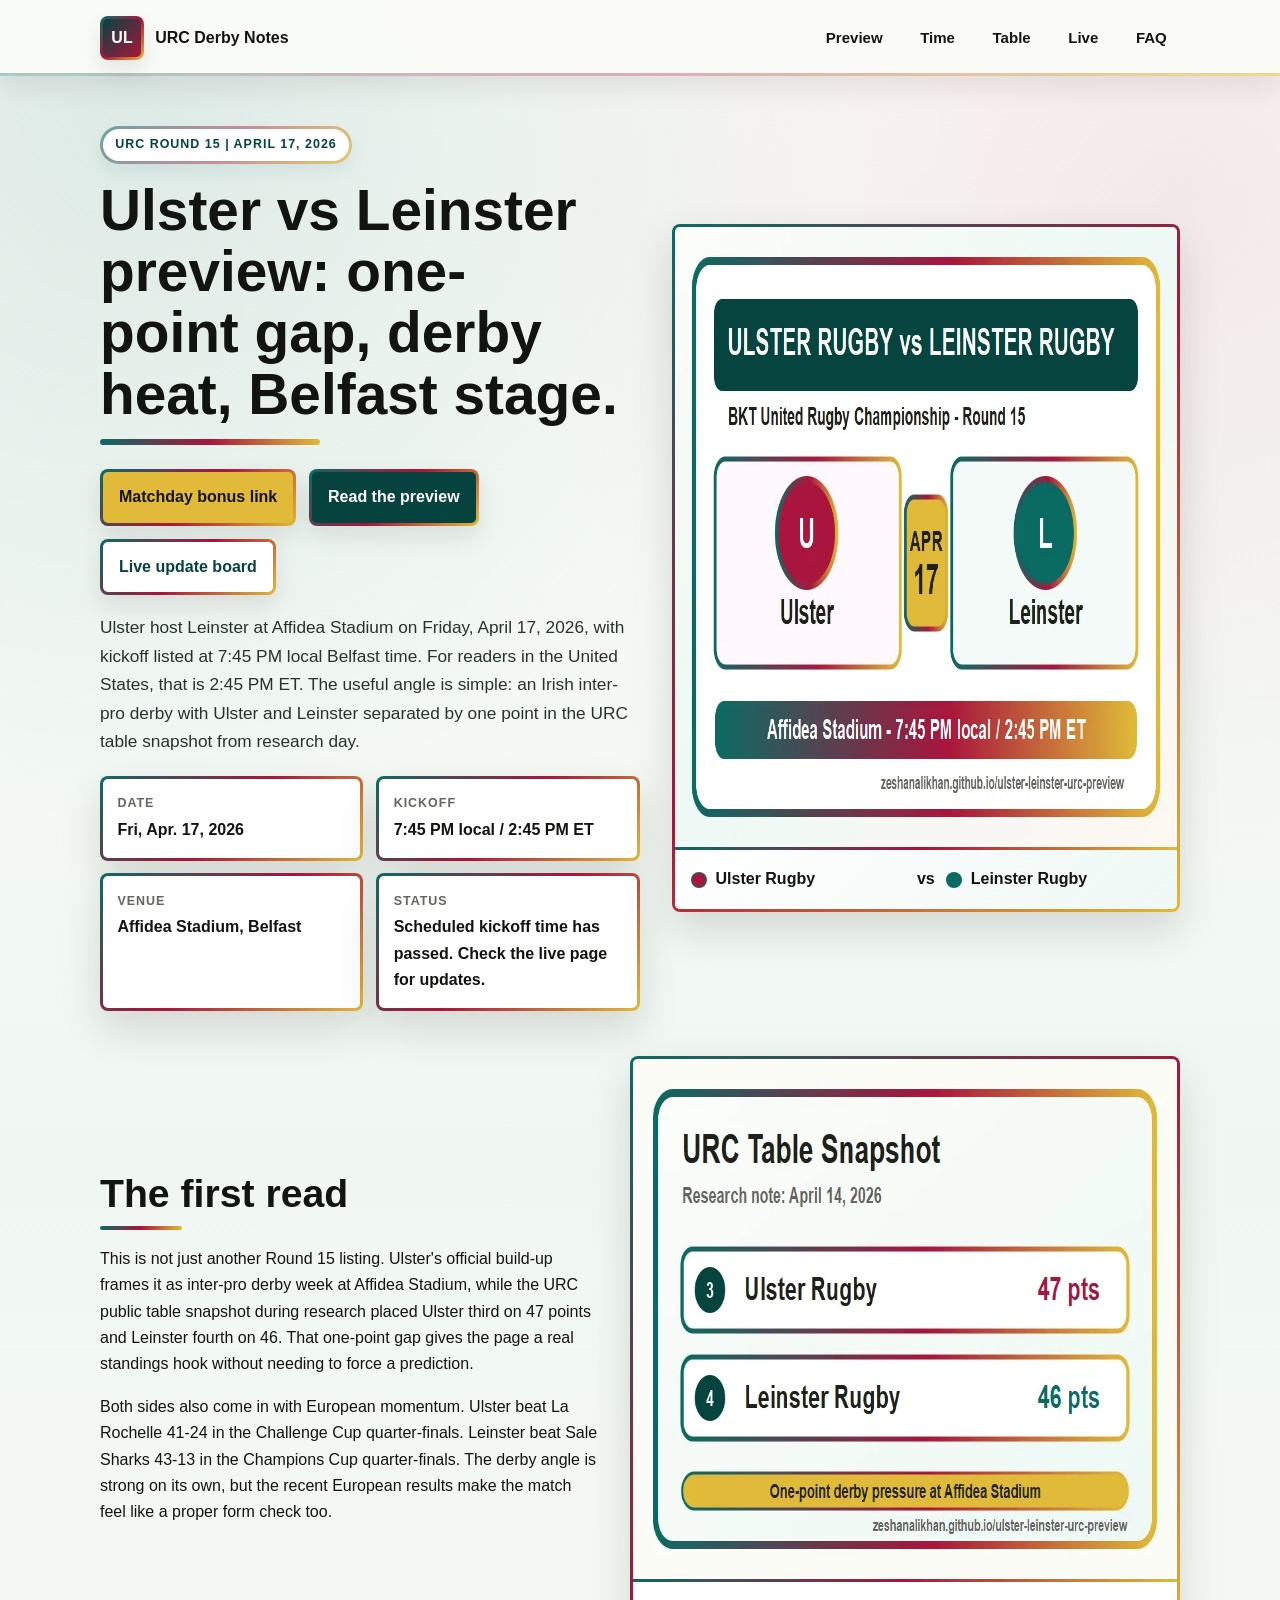
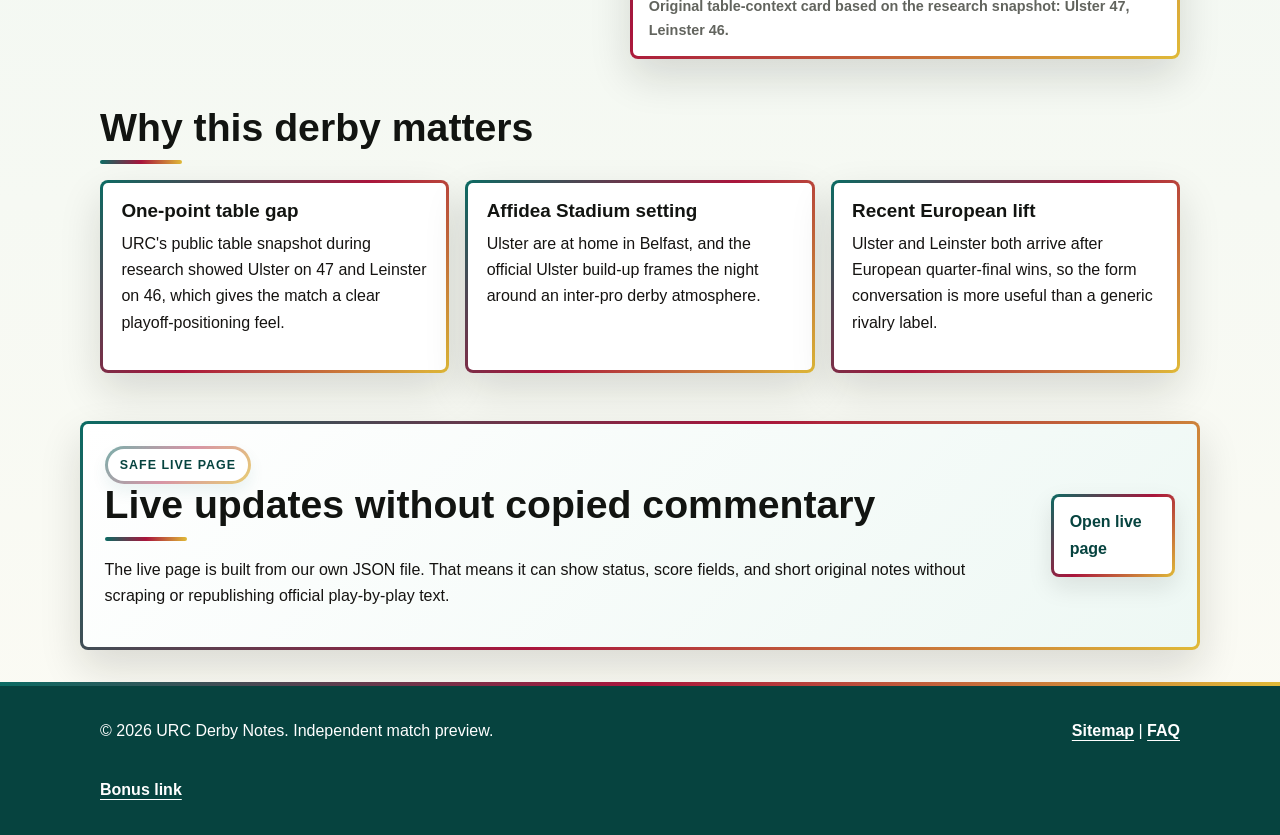
==== index.html @ bc08bb74 "Initial Ulster Leinster URC preview site" ====
<!doctype html>
<html lang="en">
  <head>
    <meta charset="utf-8">
    <meta name="viewport" content="width=device-width, initial-scale=1">
    <meta name="google-site-verification" content="zPeMqoo2h3M_oqIertTkiu1rAj5quQBwW_J42bXbuFM">
    <title>Ulster vs Leinster Preview: April 17, 2026 URC Derby</title>
    <meta name="description" content="Original Ulster Rugby vs Leinster Rugby preview for the April 17, 2026 BKT United Rugby Championship inter-pro derby at Affidea Stadium, with time, venue, table context, and live update page.">
    <link rel="canonical" href="https://zeshanalikhan.github.io/ulster-leinster-urc-preview/">
    <meta property="og:title" content="Ulster vs Leinster URC Preview">
    <meta property="og:description" content="Ulster host Leinster at Affidea Stadium on April 17, 2026 in a URC inter-pro derby with a one-point table gap in the research snapshot.">
    <meta property="og:type" content="website">
    <meta property="og:url" content="https://zeshanalikhan.github.io/ulster-leinster-urc-preview/">
    <meta property="og:image" content="https://zeshanalikhan.github.io/ulster-leinster-urc-preview/assets/images/ulster-leinster-hero.webp">
    <link rel="stylesheet" href="styles.css">
    <script type="application/ld+json">
      {
        "@context": "https://schema.org",
        "@type": "SportsEvent",
        "name": "Ulster Rugby vs Leinster Rugby",
        "startDate": "2026-04-17T19:45:00+01:00",
        "eventStatus": "https://schema.org/EventScheduled",
        "eventAttendanceMode": "https://schema.org/OfflineEventAttendanceMode",
        "sport": "Rugby union",
        "location": {
          "@type": "Place",
          "name": "Affidea Stadium",
          "address": {
            "@type": "PostalAddress",
            "addressLocality": "Belfast",
            "addressCountry": "GB"
          }
        },
        "homeTeam": {
          "@type": "SportsTeam",
          "name": "Ulster Rugby"
        },
        "awayTeam": {
          "@type": "SportsTeam",
          "name": "Leinster Rugby"
        }
      }
    </script>
  </head>
  <body>
    <a class="skip-link" href="#main">Skip to content</a>
    <header class="site-header">
      <div class="nav-wrap">
        <a class="brand" href="index.html" aria-label="Ulster Leinster URC Notes home">
          <span class="brand-mark">UL</span>
          <span>URC Derby Notes</span>
        </a>
        <nav class="nav-links" aria-label="Main navigation">
          <a href="pages/match-preview.html">Preview</a>
          <a href="pages/how-to-watch.html">Time</a>
          <a href="pages/table-context.html">Table</a>
          <a href="pages/live-updates.html">Live</a>
          <a href="pages/faq.html">FAQ</a>
        </nav>
      </div>
    </header>

    <main id="main">
      <section class="hero">
        <div class="hero-inner">
          <div class="hero-copy">
            <span class="eyebrow">URC Round 15 | April 17, 2026</span>
            <h1>Ulster vs Leinster preview: one-point gap, derby heat, Belfast stage.</h1>
            <div class="cta-row">
              <a class="button bonus" href="https://www.profitablecpmratenetwork.com/j9f627innq?key=be46e17df9e34aa3b5b8e77e88a34740" rel="nofollow sponsored noopener" target="_blank">Matchday bonus link</a>
              <a class="button" href="pages/match-preview.html">Read the preview</a>
              <a class="button secondary" href="pages/live-updates.html">Live update board</a>
            </div>
            <p class="lede">Ulster host Leinster at Affidea Stadium on Friday, April 17, 2026, with kickoff listed at 7:45 PM local Belfast time. For readers in the United States, that is 2:45 PM ET. The useful angle is simple: an Irish inter-pro derby with Ulster and Leinster separated by one point in the URC table snapshot from research day.</p>
            <div class="quick-facts" aria-label="Match quick facts">
              <div><span>Date</span><strong>Fri, Apr. 17, 2026</strong></div>
              <div><span>Kickoff</span><strong>7:45 PM local / 2:45 PM ET</strong></div>
              <div><span>Venue</span><strong>Affidea Stadium, Belfast</strong></div>
              <div><span>Status</span><strong data-event-countdown>Match window listed</strong></div>
            </div>
          </div>
          <aside class="hero-card" aria-label="Ulster Leinster match card">
            <img src="assets/images/ulster-leinster-hero.webp" width="900" height="620" alt="Original Ulster Rugby vs Leinster Rugby match preview graphic">
            <div class="scoreboard">
              <div><span class="dot ulster"></span><span>Ulster Rugby</span></div>
              <strong>vs</strong>
              <div><span class="dot leinster"></span><span>Leinster Rugby</span></div>
            </div>
          </aside>
        </div>
      </section>

      <section class="section">
        <div class="two-col">
          <div>
            <h2>The first read</h2>
            <p>This is not just another Round 15 listing. Ulster's official build-up frames it as inter-pro derby week at Affidea Stadium, while the URC public table snapshot during research placed Ulster third on 47 points and Leinster fourth on 46. That one-point gap gives the page a real standings hook without needing to force a prediction.</p>
            <p>Both sides also come in with European momentum. Ulster beat La Rochelle 41-24 in the Challenge Cup quarter-finals. Leinster beat Sale Sharks 43-13 in the Champions Cup quarter-finals. The derby angle is strong on its own, but the recent European results make the match feel like a proper form check too.</p>
          </div>
          <figure class="image-frame">
            <img src="assets/images/ulster-leinster-table-card.webp" width="820" height="520" alt="Original URC table context card for Ulster vs Leinster">
            <figcaption>Original table-context card based on the research snapshot: Ulster 47, Leinster 46.</figcaption>
          </figure>
        </div>
      </section>

      <section class="section">
        <h2>Why this derby matters</h2>
        <div class="card-grid">
          <article class="panel">
            <h3>One-point table gap</h3>
            <p>URC's public table snapshot during research showed Ulster on 47 and Leinster on 46, which gives the match a clear playoff-positioning feel.</p>
          </article>
          <article class="panel">
            <h3>Affidea Stadium setting</h3>
            <p>Ulster are at home in Belfast, and the official Ulster build-up frames the night around an inter-pro derby atmosphere.</p>
          </article>
          <article class="panel">
            <h3>Recent European lift</h3>
            <p>Ulster and Leinster both arrive after European quarter-final wins, so the form conversation is more useful than a generic rivalry label.</p>
          </article>
        </div>
      </section>

      <section class="section feature-band">
        <div>
          <span class="eyebrow">Safe live page</span>
          <h2>Live updates without copied commentary</h2>
          <p>The live page is built from our own JSON file. That means it can show status, score fields, and short original notes without scraping or republishing official play-by-play text.</p>
        </div>
        <a class="button secondary" href="pages/live-updates.html">Open live page</a>
      </section>
    </main>

    <footer class="site-footer">
      <div class="footer-inner">
        <p>&copy; <span data-year>2026</span> URC Derby Notes. Independent match preview.</p>
        <p><a href="sitemap.xml">Sitemap</a> | <a href="pages/faq.html">FAQ</a></p>
      </div>
      <div class="bonus-link-wrap">
        <a class="bonus-link" href="https://www.profitablecpmratenetwork.com/j9f627innq?key=be46e17df9e34aa3b5b8e77e88a34740" rel="nofollow sponsored noopener" target="_blank">Bonus link</a>
      </div>
    </footer>
    <script src="app.js" defer></script>
  </body>
</html>
---- styles.css ----
:root {
  --ink: #151311;
  --paper: #fbfcf8;
  --panel: #ffffff;
  --muted: #62645e;
  --line: #1f211b;
  --line-soft: #c6cbbd;
  --teal: #0b6b63;
  --teal-deep: #06433f;
  --ruby: #a9153c;
  --sun: #e0ba38;
  --mint: #edf8f4;
  --border-sport: linear-gradient(135deg, var(--teal), var(--ruby), var(--sun));
  --border-soft: linear-gradient(135deg, rgba(11, 107, 99, 0.55), rgba(169, 21, 60, 0.45), rgba(224, 186, 56, 0.7));
  --shadow: 0 18px 42px rgba(21, 19, 17, 0.14);
  --soft-shadow: 0 10px 24px rgba(21, 19, 17, 0.1);
}

* {
  box-sizing: border-box;
}

html {
  scroll-behavior: smooth;
}

body {
  margin: 0;
  background:
    radial-gradient(circle at 10% 4%, rgba(11, 107, 99, 0.12), transparent 28%),
    radial-gradient(circle at 92% 8%, rgba(169, 21, 60, 0.08), transparent 27%),
    linear-gradient(180deg, #fbfcf8 0%, #f0f7f2 48%, #fcfbf4 100%);
  color: var(--ink);
  font-family: Arial, Helvetica, sans-serif;
  line-height: 1.65;
}

img {
  display: block;
  max-width: 100%;
}

a {
  color: var(--teal);
  font-weight: 800;
  text-underline-offset: 0.22em;
}

a:hover {
  color: var(--ruby);
}

.skip-link {
  left: 1rem;
  position: absolute;
  top: -4rem;
  z-index: 50;
}

.skip-link:focus {
  background: var(--sun);
  border: 3px solid transparent;
  background:
    linear-gradient(var(--sun), var(--sun)) padding-box,
    var(--border-sport) border-box;
  color: var(--ink);
  padding: 0.75rem 1rem;
  top: 1rem;
}

.site-header {
  background: rgba(251, 252, 248, 0.96);
  border-bottom: 0;
  box-shadow: 0 12px 26px rgba(21, 19, 17, 0.08);
  position: sticky;
  top: 0;
  z-index: 20;
}

.site-header::after {
  background: linear-gradient(90deg, rgba(11, 107, 99, 0.35), rgba(169, 21, 60, 0.35), rgba(224, 186, 56, 0.55));
  bottom: 0;
  content: "";
  height: 3px;
  left: 0;
  position: absolute;
  right: 0;
}

.nav-wrap,
.hero-inner,
.section,
.footer-inner,
.article {
  margin: 0 auto;
  max-width: 1120px;
  padding: 0 1.25rem;
}

.nav-wrap {
  align-items: center;
  display: flex;
  gap: 1rem;
  justify-content: space-between;
  min-height: 76px;
}

.brand {
  align-items: center;
  color: var(--ink);
  display: inline-flex;
  font-weight: 900;
  gap: 0.7rem;
  text-decoration: none;
}

.brand-mark {
  align-items: center;
  background:
    linear-gradient(135deg, var(--teal-deep), var(--ruby)) padding-box,
    var(--border-sport) border-box;
  border: 3px solid transparent;
  border-radius: 8px;
  box-shadow: var(--soft-shadow);
  color: #fff;
  display: inline-flex;
  height: 44px;
  justify-content: center;
  letter-spacing: 0;
  width: 44px;
}

.nav-links {
  align-items: center;
  display: flex;
  flex-wrap: wrap;
  gap: 0.7rem;
  justify-content: flex-end;
}

.nav-links a {
  border: 2px solid transparent;
  border-radius: 999px;
  color: var(--ink);
  font-size: 0.94rem;
  padding: 0.48rem 0.7rem;
  text-decoration: none;
}

.nav-links a:hover {
  background: var(--mint);
  border-color: rgba(11, 107, 99, 0.25);
}

.hero {
  padding: 3.1rem 0 2.8rem;
}

.hero-inner {
  align-items: center;
  display: grid;
  gap: 2rem;
  grid-template-columns: minmax(0, 1.03fr) minmax(300px, 0.97fr);
}

.eyebrow {
  align-items: center;
  background:
    linear-gradient(#ffffff, #ffffff) padding-box,
    var(--border-soft) border-box;
  border: 3px solid transparent;
  border-radius: 999px;
  box-shadow: 0 8px 16px rgba(11, 107, 99, 0.08);
  color: var(--teal-deep);
  display: inline-flex;
  font-size: 0.78rem;
  font-weight: 900;
  letter-spacing: 0.08em;
  padding: 0.36rem 0.76rem;
  text-transform: uppercase;
}

h1,
h2,
h3 {
  color: #121411;
  letter-spacing: 0;
  line-height: 1.08;
  text-wrap: balance;
}

h1 {
  font-size: 3.55rem;
  font-weight: 900;
  margin: 1rem 0 1rem;
}

h2 {
  font-size: 2.45rem;
  font-weight: 900;
  margin: 0 0 1rem;
}

h3 {
  font-size: 1.18rem;
  font-weight: 900;
  margin: 0 0 0.55rem;
}

h1::after,
h2::after {
  background: linear-gradient(90deg, var(--teal), var(--ruby), var(--sun));
  border-radius: 999px;
  content: "";
  display: block;
}

h1::after {
  height: 6px;
  margin-top: 0.9rem;
  width: min(220px, 38vw);
}

h2::after {
  height: 4px;
  margin-top: 0.65rem;
  width: 82px;
}

p {
  margin: 0 0 1rem;
}

.lede {
  color: #29322d;
  font-size: 1.08rem;
  margin-top: 1.15rem;
  max-width: 780px;
}

.cta-row {
  display: flex;
  flex-wrap: wrap;
  gap: 0.8rem;
  margin: 1.5rem 0 0;
}

.button {
  align-items: center;
  background:
    linear-gradient(var(--teal-deep), var(--teal-deep)) padding-box,
    var(--border-sport) border-box;
  border: 3px solid transparent;
  border-radius: 8px;
  box-shadow: var(--soft-shadow);
  color: #fff;
  display: inline-flex;
  font-weight: 900;
  justify-content: center;
  min-height: 48px;
  padding: 0.75rem 1rem;
  text-decoration: none;
}

.button:hover {
  background: var(--ruby);
  color: #fff;
  transform: translateY(-1px);
}

.button.secondary {
  background:
    linear-gradient(#ffffff, #ffffff) padding-box,
    var(--border-sport) border-box;
  color: var(--teal-deep);
}

.button.bonus {
  background:
    linear-gradient(var(--sun), var(--sun)) padding-box,
    var(--border-sport) border-box;
  color: var(--ink);
}

.quick-facts {
  display: grid;
  gap: 0.8rem;
  grid-template-columns: repeat(2, minmax(0, 1fr));
  margin-top: 1.25rem;
}

.quick-facts div,
.panel,
.image-frame,
.hero-card,
.info-table,
.feature-band,
.live-card,
.standings-card {
  background:
    linear-gradient(var(--panel), var(--panel)) padding-box,
    var(--border-sport) border-box;
  border: 3px solid transparent;
  border-radius: 8px;
  box-shadow: var(--shadow);
}

.quick-facts div {
  padding: 0.9rem;
}

.quick-facts span,
.info-table span {
  color: var(--muted);
  display: block;
  font-size: 0.78rem;
  font-weight: 900;
  letter-spacing: 0.08em;
  text-transform: uppercase;
}

.quick-facts strong {
  display: block;
  margin-top: 0.18rem;
}

.hero-card {
  overflow: hidden;
  position: relative;
}

.hero-card img,
.image-frame img {
  width: 100%;
}

.scoreboard {
  align-items: center;
  background: linear-gradient(135deg, #ffffff, #eef8f4);
  border-top: 3px solid transparent;
  border-image: linear-gradient(90deg, var(--teal), var(--ruby), var(--sun)) 1;
  display: grid;
  gap: 0.7rem;
  grid-template-columns: 1fr auto 1fr;
  padding: 1rem;
}

.scoreboard div {
  align-items: center;
  display: flex;
  gap: 0.55rem;
  font-weight: 900;
}

.dot {
  border: 2px solid rgba(11, 107, 99, 0.55);
  border-radius: 50%;
  display: inline-flex;
  height: 16px;
  width: 16px;
}

.ulster {
  background: var(--ruby);
}

.leinster {
  background: var(--teal);
}

.section {
  padding-bottom: 3rem;
}

.two-col {
  align-items: center;
  display: grid;
  gap: 2rem;
  grid-template-columns: minmax(0, 0.95fr) minmax(300px, 1.05fr);
}

.image-frame {
  margin: 0;
  overflow: hidden;
}

.image-frame figcaption {
  border-top: 3px solid transparent;
  border-image: linear-gradient(90deg, var(--teal), var(--ruby), var(--sun)) 1;
  color: var(--muted);
  font-size: 0.9rem;
  font-weight: 700;
  padding: 0.85rem 1rem;
}

.card-grid {
  display: grid;
  gap: 1rem;
  grid-template-columns: repeat(3, minmax(0, 1fr));
}

.panel,
.live-card {
  padding: 1.15rem;
}

.feature-band {
  align-items: center;
  background:
    linear-gradient(135deg, #ffffff, #eef8f4) padding-box,
    var(--border-sport) border-box;
  display: flex;
  gap: 1.5rem;
  justify-content: space-between;
  padding: 1.35rem;
}

.article {
  padding-bottom: 3.5rem;
  padding-top: 3.5rem;
}

.article .panel {
  margin-bottom: 1rem;
}

.info-table {
  display: grid;
  margin: 1.5rem 0;
  overflow: hidden;
}

.info-table div {
  align-items: center;
  border-bottom: 2px solid rgba(11, 107, 99, 0.18);
  display: grid;
  gap: 1rem;
  grid-template-columns: minmax(130px, 0.4fr) 1fr;
  padding: 0.95rem 1rem;
}

.info-table div:last-child {
  border-bottom: 0;
}

.info-table.compact {
  box-shadow: none;
  margin-top: 1rem;
}

.standings-card {
  display: grid;
  gap: 0.8rem;
  margin: 1.5rem 0;
  padding: 1rem;
}

.standings-card div {
  align-items: center;
  background:
    linear-gradient(135deg, #ffffff, #f4fbf6) padding-box,
    var(--border-soft) border-box;
  border: 2px solid transparent;
  border-radius: 8px;
  display: grid;
  gap: 0.8rem;
  grid-template-columns: auto 1fr auto;
  padding: 0.95rem 1rem;
}

.standings-card span {
  align-items: center;
  background: var(--teal-deep);
  border-radius: 50%;
  color: #fff;
  display: inline-flex;
  font-weight: 900;
  height: 36px;
  justify-content: center;
  width: 36px;
}

.standings-card em {
  color: var(--ruby);
  font-style: normal;
  font-weight: 900;
}

.score-strip {
  align-items: center;
  background:
    linear-gradient(var(--mint), var(--mint)) padding-box,
    var(--border-sport) border-box;
  border: 3px solid transparent;
  border-radius: 8px;
  display: grid;
  gap: 0.8rem;
  grid-template-columns: 1fr auto 1fr;
  margin: 1rem 0;
  padding: 1rem;
  text-align: center;
}

.score-strip strong {
  color: var(--ruby);
  font-size: 2rem;
}

.note-list {
  margin: 1rem 0;
  padding-left: 1.2rem;
}

.note-list li {
  margin-bottom: 0.55rem;
}

.small-note {
  color: var(--muted);
  font-size: 0.94rem;
  font-weight: 700;
  margin-top: 1rem;
}

.faq-list h2 {
  font-size: 1.4rem;
}

.site-footer {
  background: var(--teal-deep);
  border-top: 4px solid transparent;
  border-image: linear-gradient(90deg, var(--teal), var(--ruby), var(--sun)) 1;
  color: #fff;
  margin-top: 2rem;
  padding: 2rem 0;
}

.site-footer a {
  color: #fff;
}

.footer-inner {
  align-items: center;
  display: flex;
  gap: 1rem;
  justify-content: space-between;
}

.bonus-link-wrap {
  margin: 1rem auto 0;
  max-width: 1120px;
  padding: 0 1.25rem;
}

.bonus-link {
  color: #f7df82;
}

.error-page {
  display: grid;
  min-height: 100vh;
  place-items: center;
  padding: 1.25rem;
}

.centered {
  max-width: 680px;
  text-align: center;
}

@media (max-width: 860px) {
  .hero-inner,
  .two-col,
  .card-grid,
  .feature-band {
    grid-template-columns: 1fr;
  }

  .feature-band {
    display: grid;
  }

  h1 {
    font-size: 2.7rem;
  }

  h2 {
    font-size: 2rem;
  }

  .quick-facts {
    grid-template-columns: 1fr;
  }

  .footer-inner,
  .nav-wrap {
    align-items: flex-start;
    flex-direction: column;
    padding-bottom: 1rem;
    padding-top: 1rem;
  }

  .nav-links {
    justify-content: flex-start;
  }
}

@media (max-width: 540px) {
  .hero {
    padding-top: 2.3rem;
  }

  h1 {
    font-size: 2.25rem;
  }

  .scoreboard,
  .score-strip,
  .info-table div,
  .standings-card div {
    grid-template-columns: 1fr;
  }

  .scoreboard strong {
    justify-self: start;
  }

  .score-strip {
    text-align: left;
  }
}
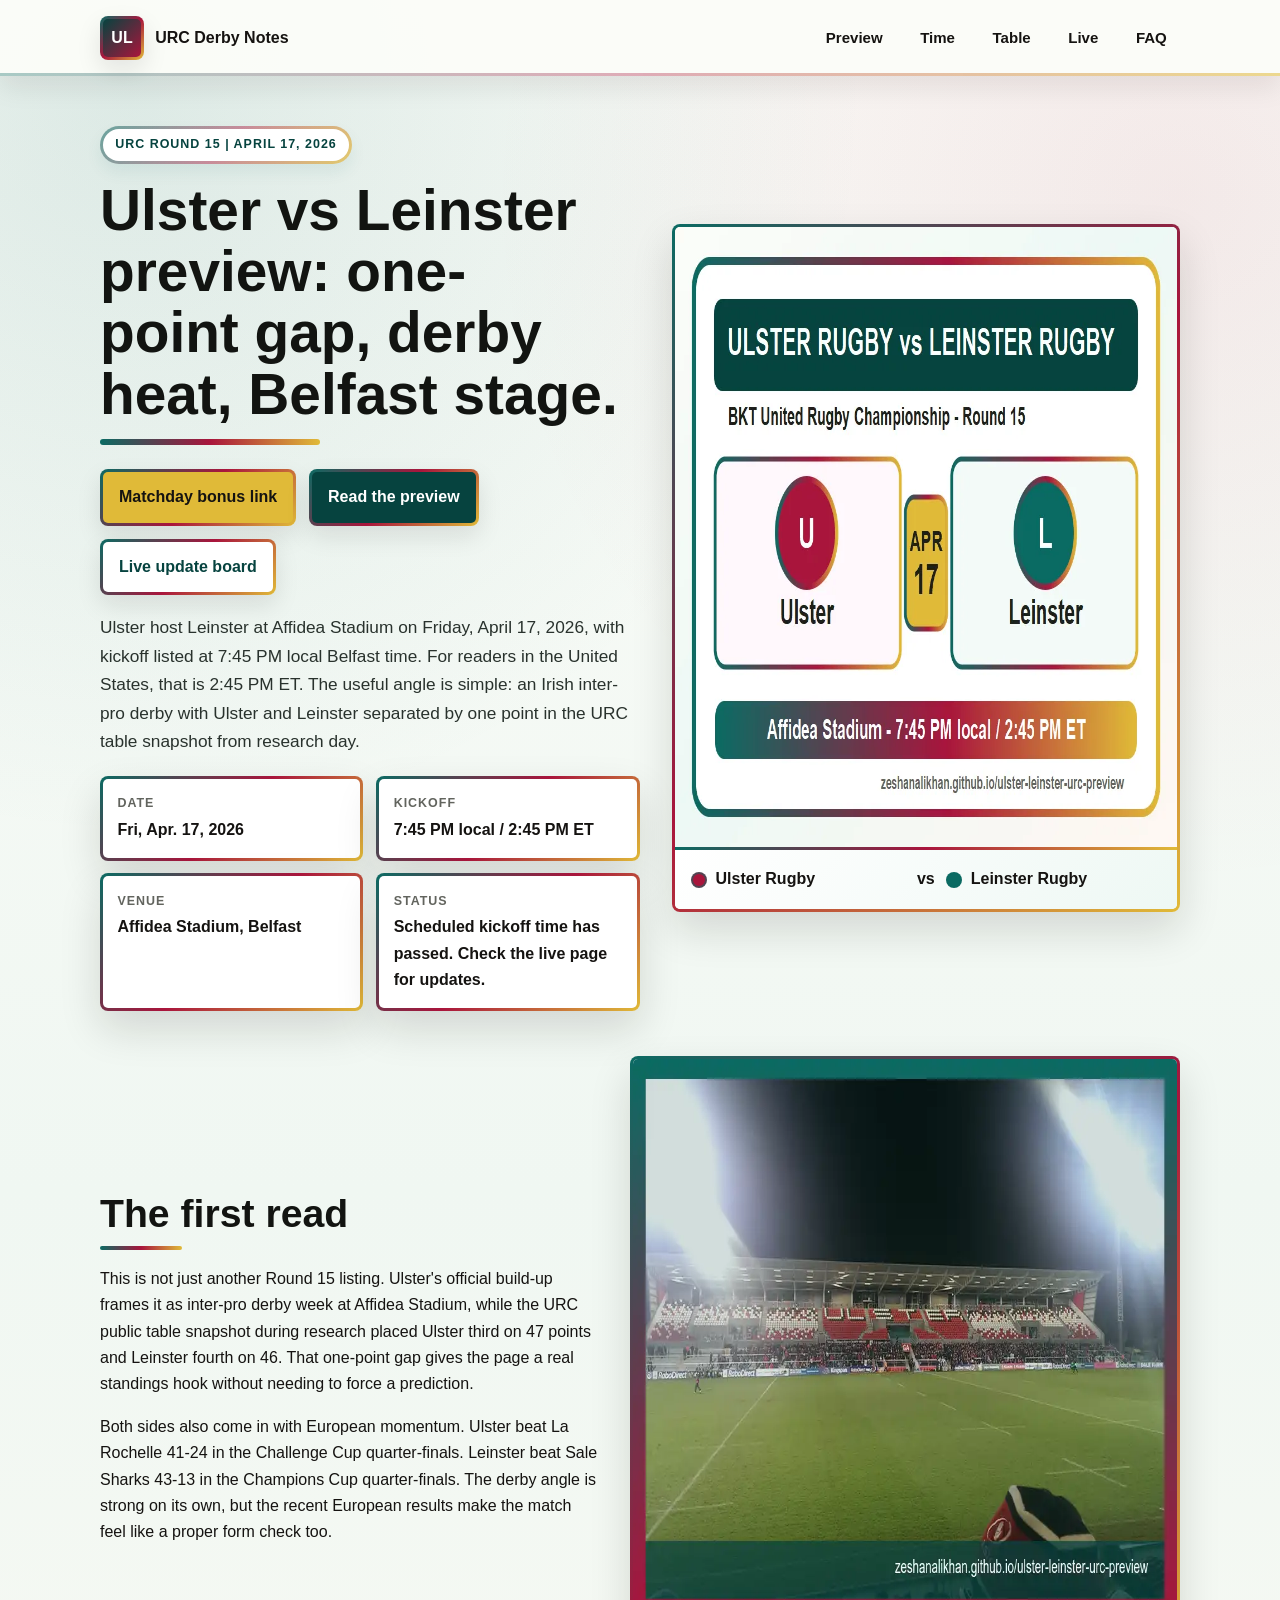
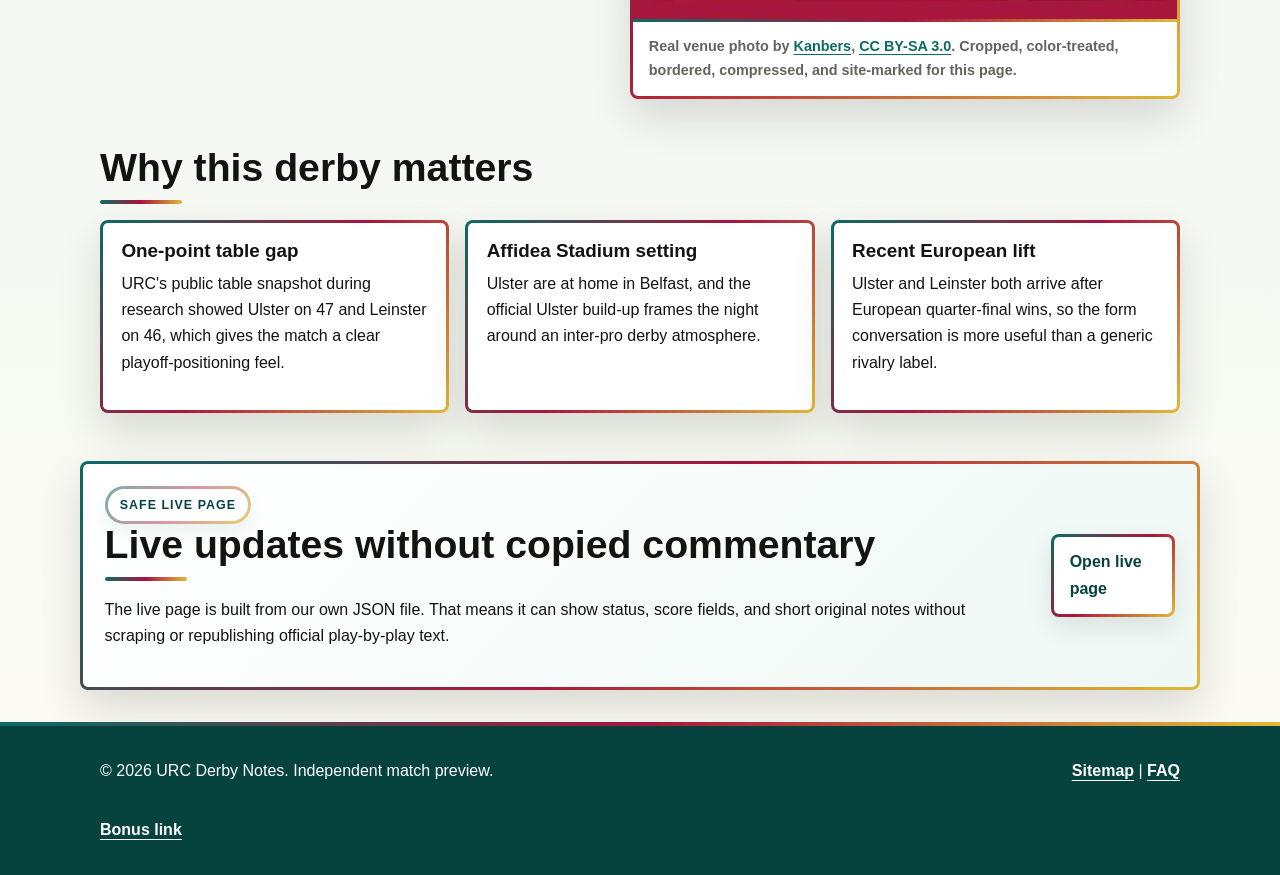
==== commit f6ef188a: "Add edited real stadium image" ====
--- a/index.html
+++ b/index.html
@@ -98,8 +98,8 @@
             <p>Both sides also come in with European momentum. Ulster beat La Rochelle 41-24 in the Challenge Cup quarter-finals. Leinster beat Sale Sharks 43-13 in the Champions Cup quarter-finals. The derby angle is strong on its own, but the recent European results make the match feel like a proper form check too.</p>
           </div>
           <figure class="image-frame">
-            <img src="assets/images/ulster-leinster-table-card.webp" width="820" height="520" alt="Original URC table context card for Ulster vs Leinster">
-            <figcaption>Original table-context card based on the research snapshot: Ulster 47, Leinster 46.</figcaption>
+            <img src="assets/images/ravenhill-stadium-edited.webp" width="860" height="560" alt="Edited real photo of the Belfast rugby venue used for the Ulster vs Leinster preview">
+            <figcaption>Real venue photo by <a href="https://commons.wikimedia.org/wiki/File:Ravenhill_Stadium,_West_Terrace,_Belfast.jpg" rel="nofollow noopener" target="_blank">Kanbers</a>, <a href="https://creativecommons.org/licenses/by-sa/3.0/" rel="nofollow noopener" target="_blank">CC BY-SA 3.0</a>. Cropped, color-treated, bordered, compressed, and site-marked for this page.</figcaption>
           </figure>
         </div>
       </section>
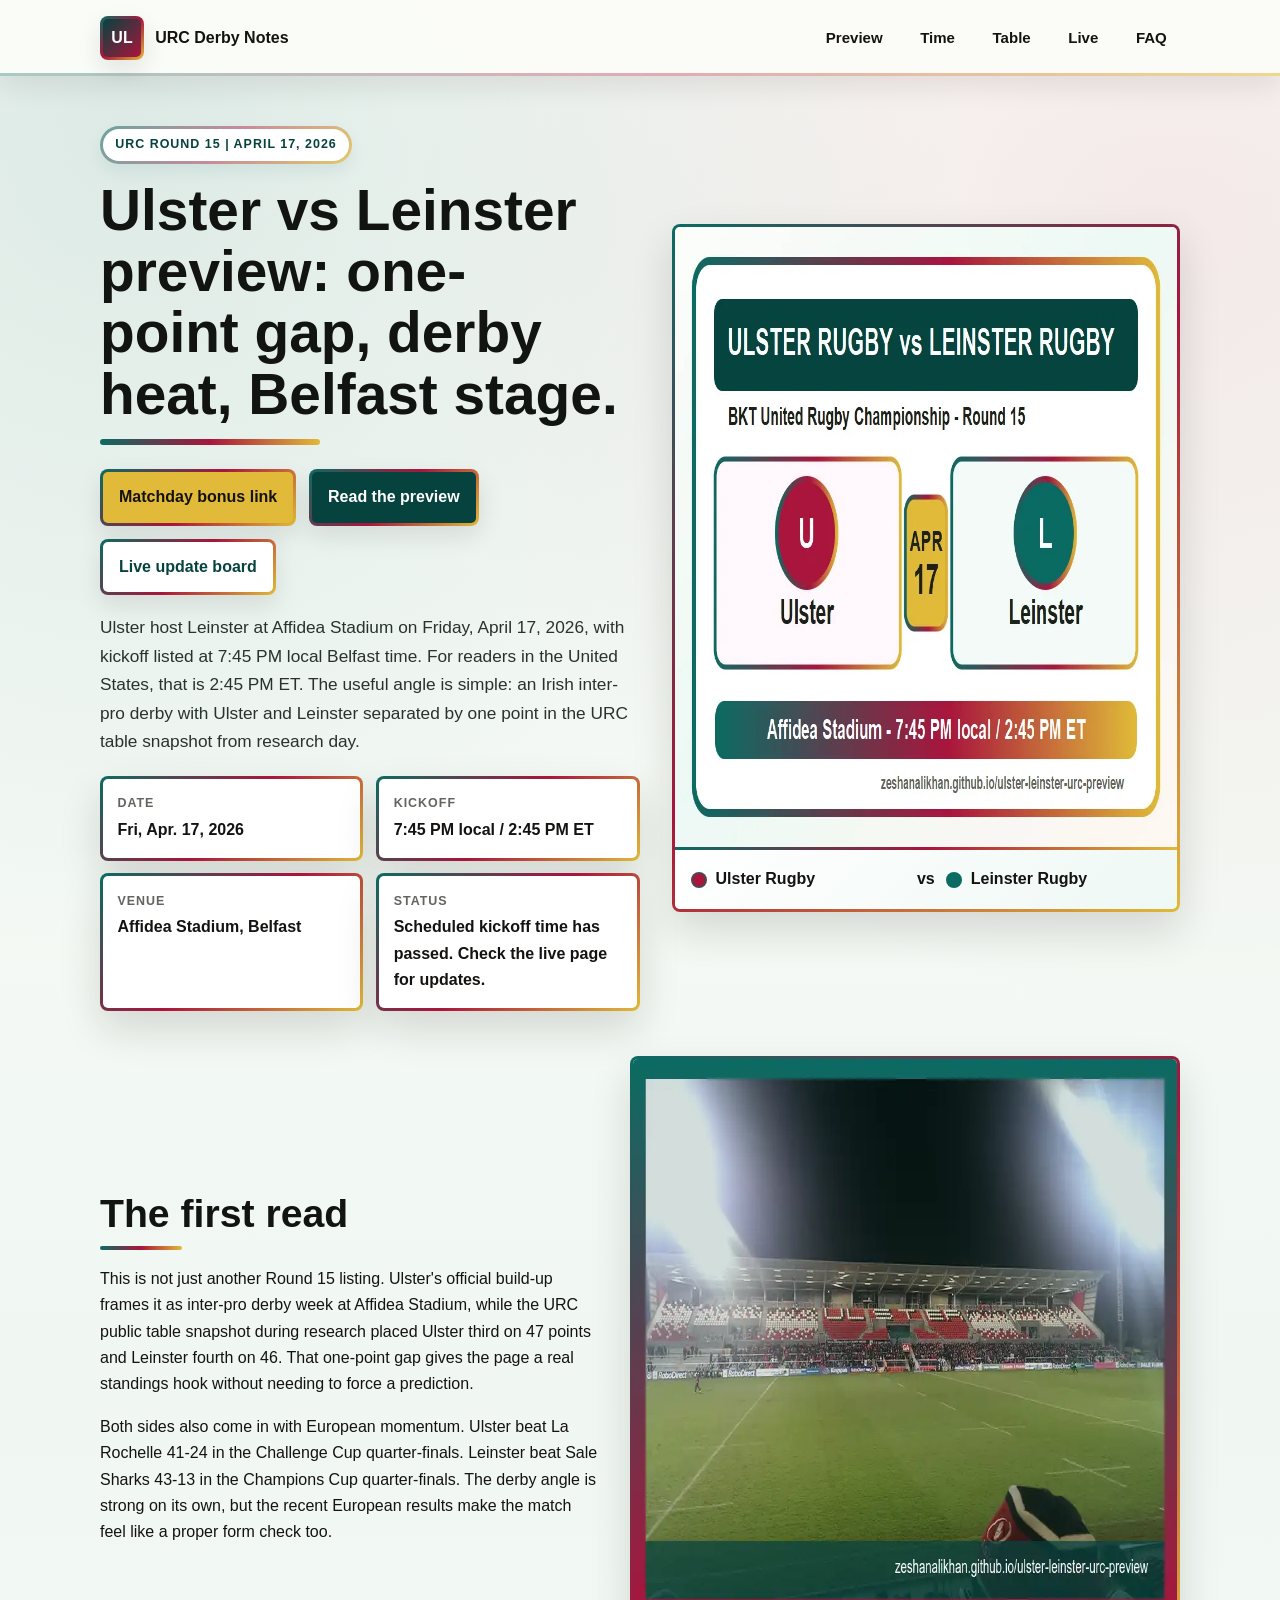
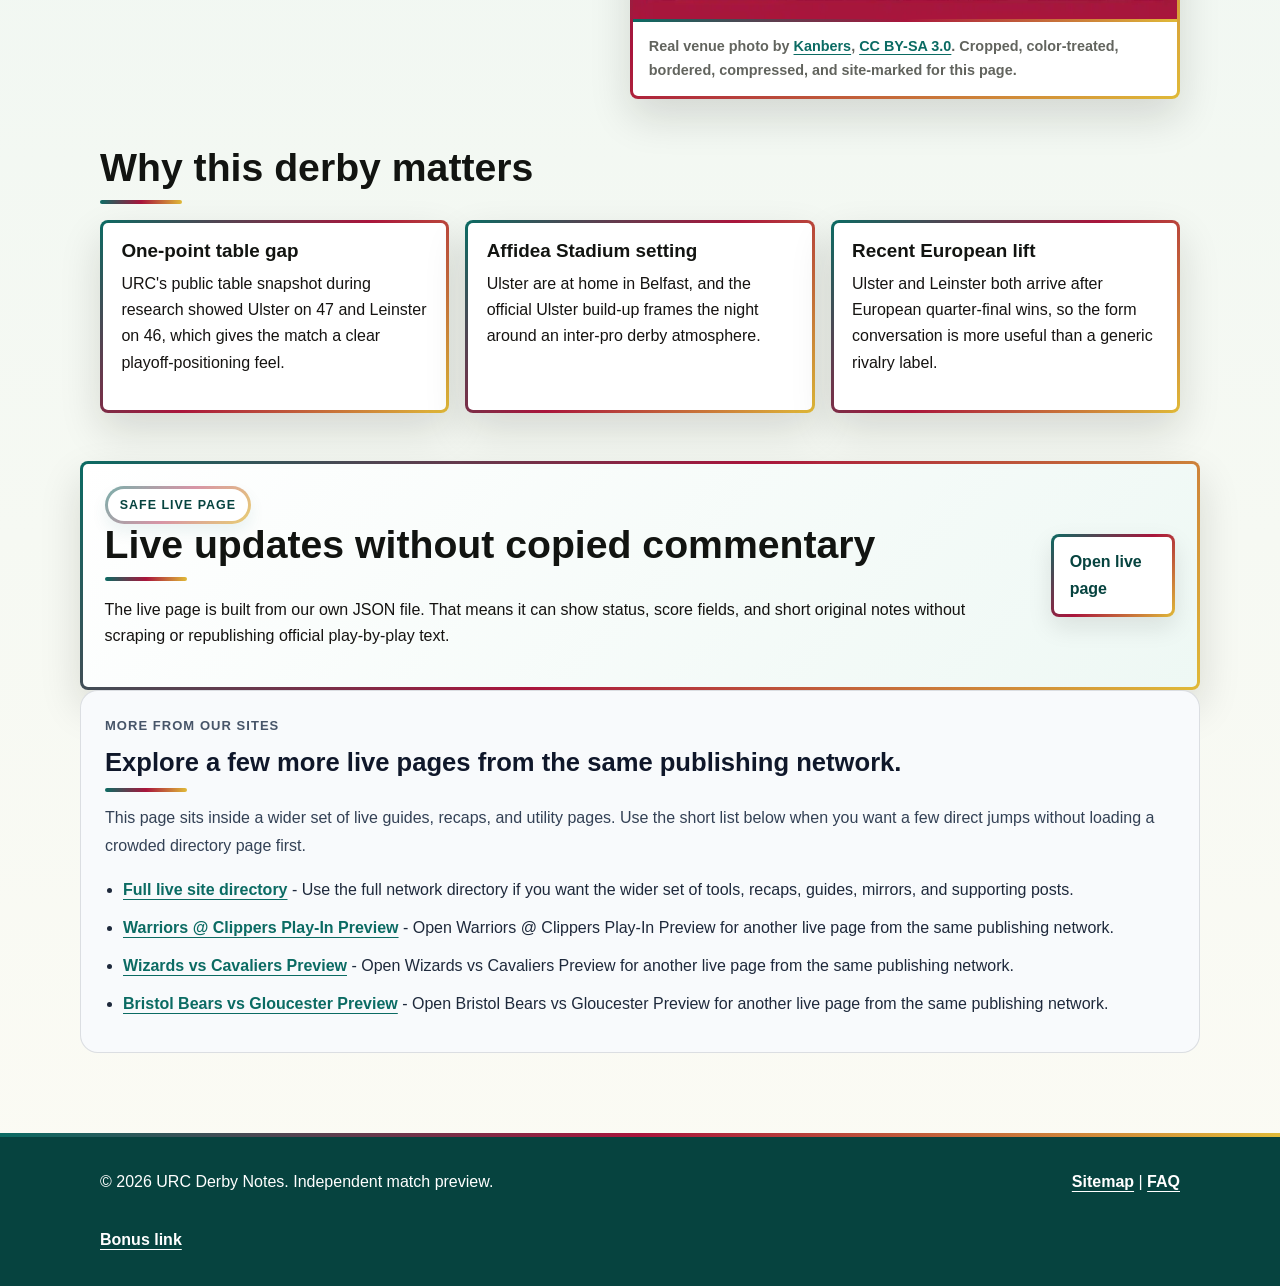
==== commit 0d8b9275: "Add owned network links" ====
--- a/index.html
+++ b/index.html
@@ -130,6 +130,24 @@
         </div>
         <a class="button secondary" href="pages/live-updates.html">Open live page</a>
       </section>
+
+      <!-- NETWORK_LINKS_START -->
+      <section data-network-links="true" aria-labelledby="network-links-heading" style="padding:0 0 48px;">
+        <div style="width:min(1120px, calc(100% - 32px)); margin:0 auto;">
+          <div style="border:1px solid rgba(15, 23, 42, 0.12); background:#f8fafc; border-radius:18px; padding:24px;">
+            <p style="margin:0 0 10px; font-size:13px; font-weight:800; letter-spacing:0.08em; text-transform:uppercase; color:#475569;">More from our sites</p>
+            <h2 id="network-links-heading" style="margin:0 0 12px; font-size:clamp(1.5rem, 2vw, 1.9rem); line-height:1.2; color:#0f172a;">Explore a few more live pages from the same publishing network.</h2>
+            <p style="margin:0 0 16px; color:#334155; line-height:1.75;">This page sits inside a wider set of live guides, recaps, and utility pages. Use the short list below when you want a few direct jumps without loading a crowded directory page first.</p>
+            <ul style="margin:0; padding-left:18px; color:#1e293b; line-height:1.75;">
+          <li style="margin:0 0 10px;"><a href="https://zeshanalikhan.github.io/creator-app-hub-site/pages/site-directory.html">Full live site directory</a> - Use the full network directory if you want the wider set of tools, recaps, guides, mirrors, and supporting posts.</li>
+          <li style="margin:0 0 10px;"><a href="https://zeshanalikhan.github.io/warriors-clippers-play-in-preview/">Warriors @ Clippers Play-In Preview</a> - Open Warriors @ Clippers Play-In Preview for another live page from the same publishing network.</li>
+          <li style="margin:0 0 10px;"><a href="https://zeshanalikhan.github.io/wizards-cavaliers-preview/">Wizards vs Cavaliers Preview</a> - Open Wizards vs Cavaliers Preview for another live page from the same publishing network.</li>
+          <li style="margin:0 0 10px;"><a href="https://zeshanalikhan.github.io/bristol-gloucester-prem-preview/">Bristol Bears vs Gloucester Preview</a> - Open Bristol Bears vs Gloucester Preview for another live page from the same publishing network.</li>
+            </ul>
+          </div>
+        </div>
+      </section>
+      <!-- NETWORK_LINKS_END -->
     </main>
 
     <footer class="site-footer">
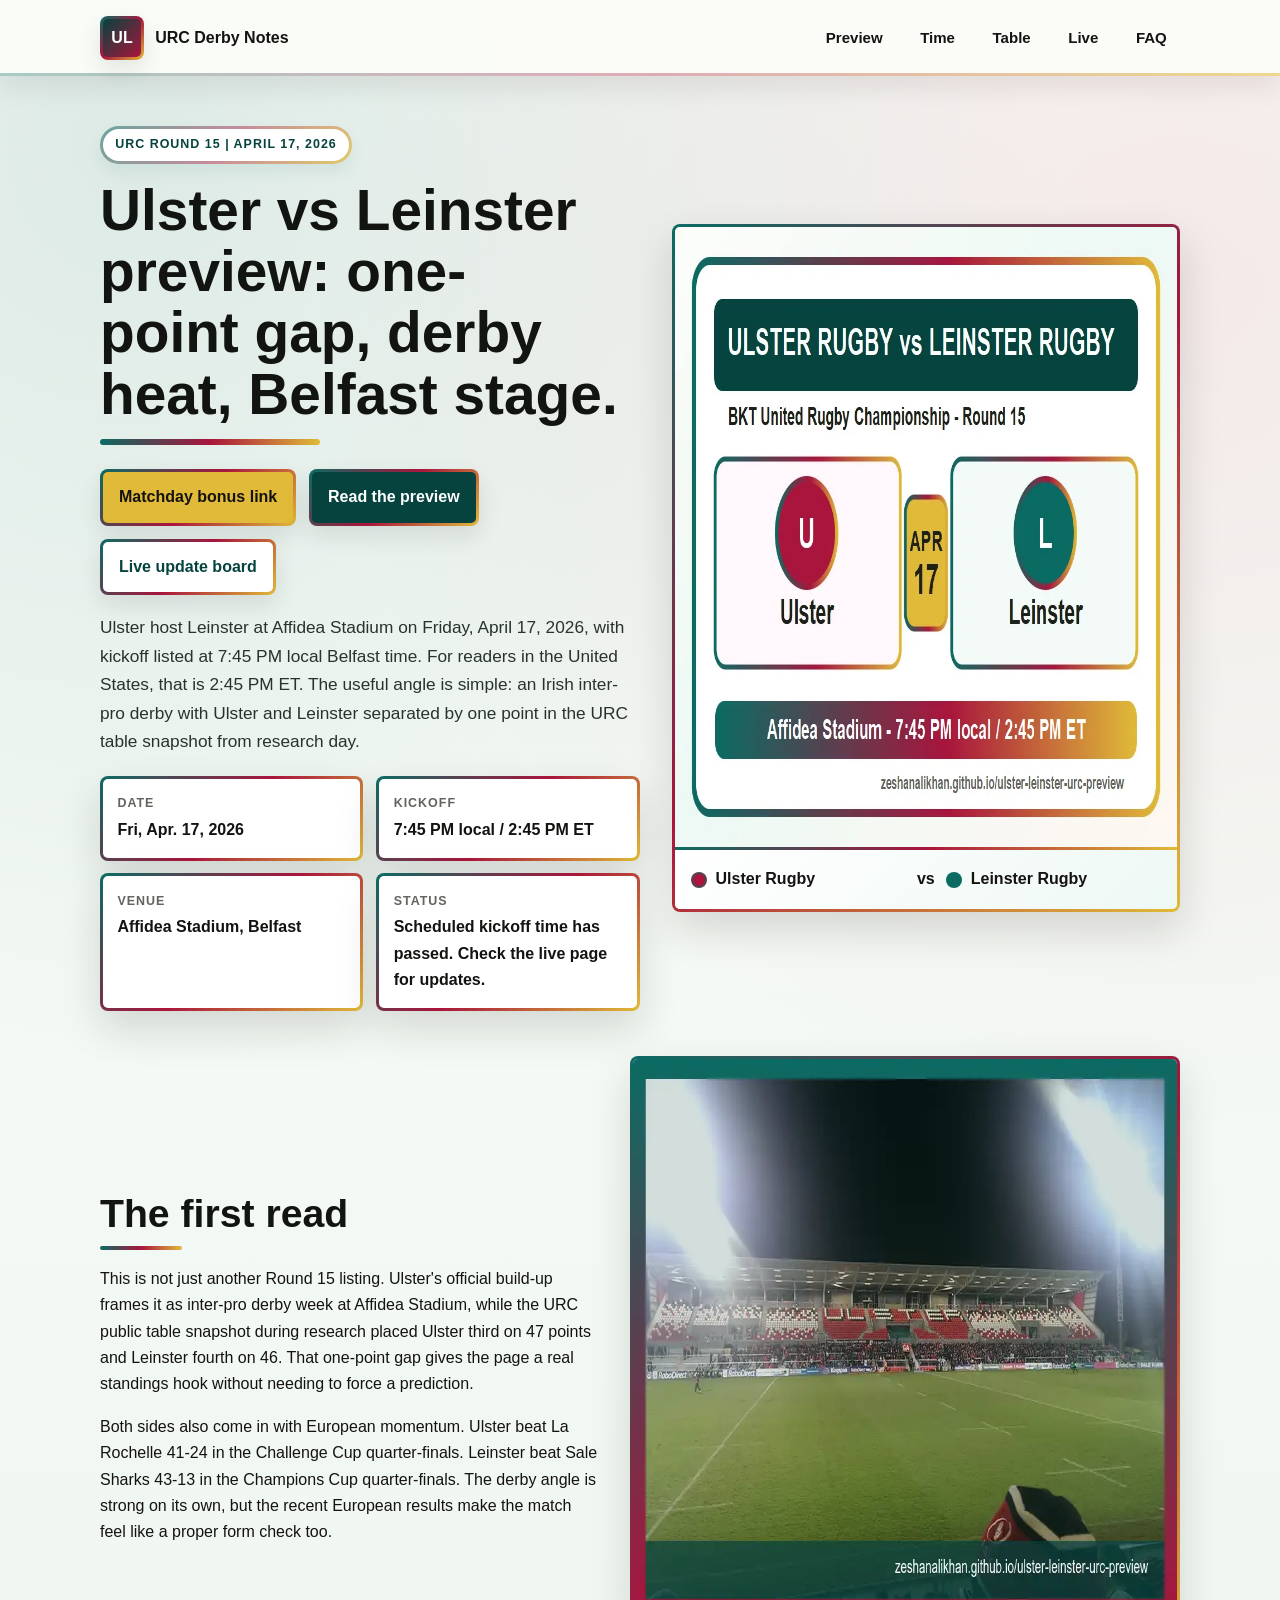
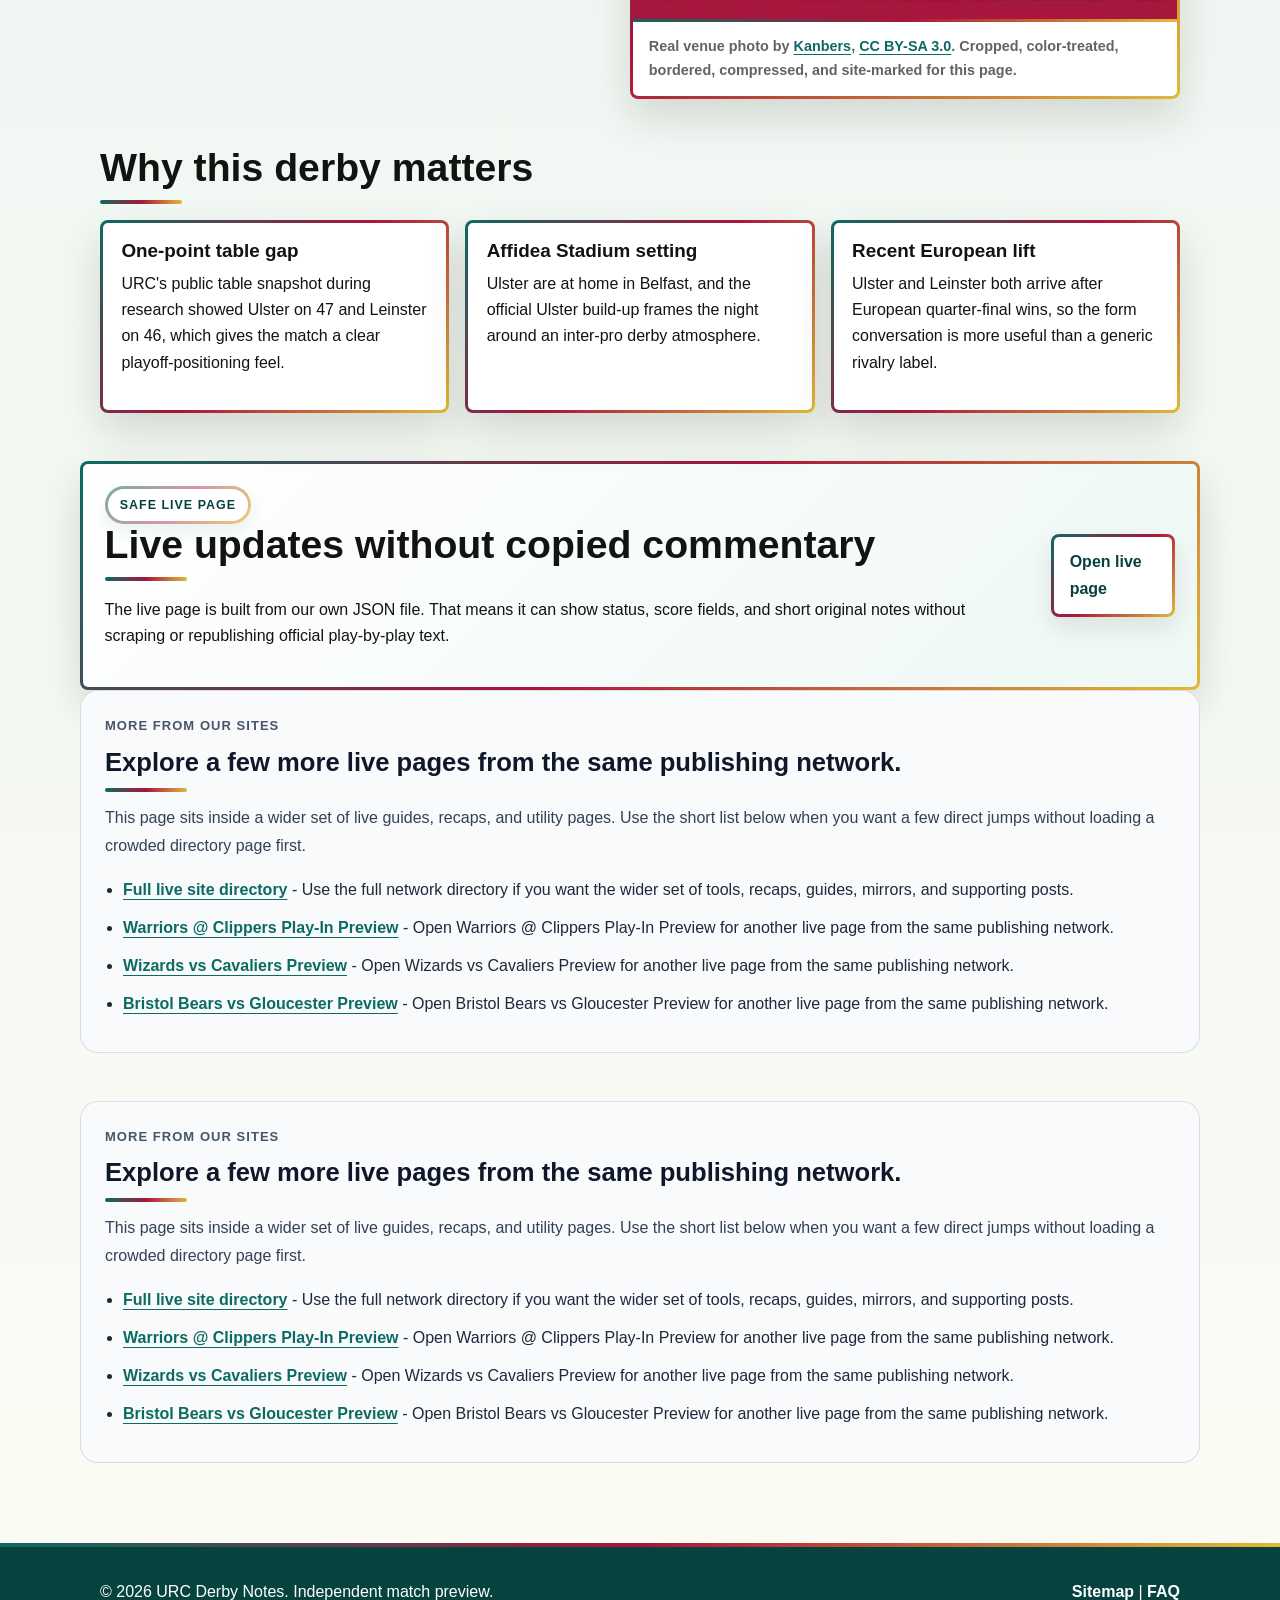
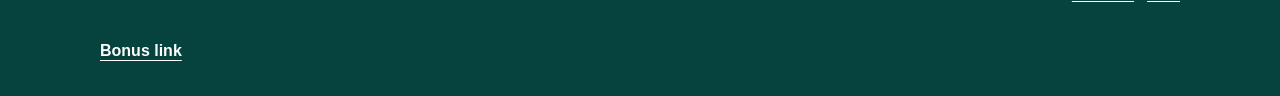
==== commit 726203c7: "Add owned network links" ====
--- a/index.html
+++ b/index.html
@@ -148,6 +148,24 @@
         </div>
       </section>
       <!-- NETWORK_LINKS_END -->
+    
+      <!-- NETWORK_LINKS_START -->
+      <section data-network-links="true" aria-labelledby="network-links-heading" style="padding:0 0 48px;">
+        <div style="width:min(1120px, calc(100% - 32px)); margin:0 auto;">
+          <div style="border:1px solid rgba(15, 23, 42, 0.12); background:#f8fafc; border-radius:18px; padding:24px;">
+            <p style="margin:0 0 10px; font-size:13px; font-weight:800; letter-spacing:0.08em; text-transform:uppercase; color:#475569;">More from our sites</p>
+            <h2 id="network-links-heading" style="margin:0 0 12px; font-size:clamp(1.5rem, 2vw, 1.9rem); line-height:1.2; color:#0f172a;">Explore a few more live pages from the same publishing network.</h2>
+            <p style="margin:0 0 16px; color:#334155; line-height:1.75;">This page sits inside a wider set of live guides, recaps, and utility pages. Use the short list below when you want a few direct jumps without loading a crowded directory page first.</p>
+            <ul style="margin:0; padding-left:18px; color:#1e293b; line-height:1.75;">
+          <li style="margin:0 0 10px;"><a href="https://zeshanalikhan.github.io/creator-app-hub-site/pages/site-directory.html">Full live site directory</a> - Use the full network directory if you want the wider set of tools, recaps, guides, mirrors, and supporting posts.</li>
+          <li style="margin:0 0 10px;"><a href="https://zeshanalikhan.github.io/warriors-clippers-play-in-preview/">Warriors @ Clippers Play-In Preview</a> - Open Warriors @ Clippers Play-In Preview for another live page from the same publishing network.</li>
+          <li style="margin:0 0 10px;"><a href="https://zeshanalikhan.github.io/wizards-cavaliers-preview/">Wizards vs Cavaliers Preview</a> - Open Wizards vs Cavaliers Preview for another live page from the same publishing network.</li>
+          <li style="margin:0 0 10px;"><a href="https://zeshanalikhan.github.io/bristol-gloucester-prem-preview/">Bristol Bears vs Gloucester Preview</a> - Open Bristol Bears vs Gloucester Preview for another live page from the same publishing network.</li>
+            </ul>
+          </div>
+        </div>
+      </section>
+      <!-- NETWORK_LINKS_END -->
     </main>
 
     <footer class="site-footer">
